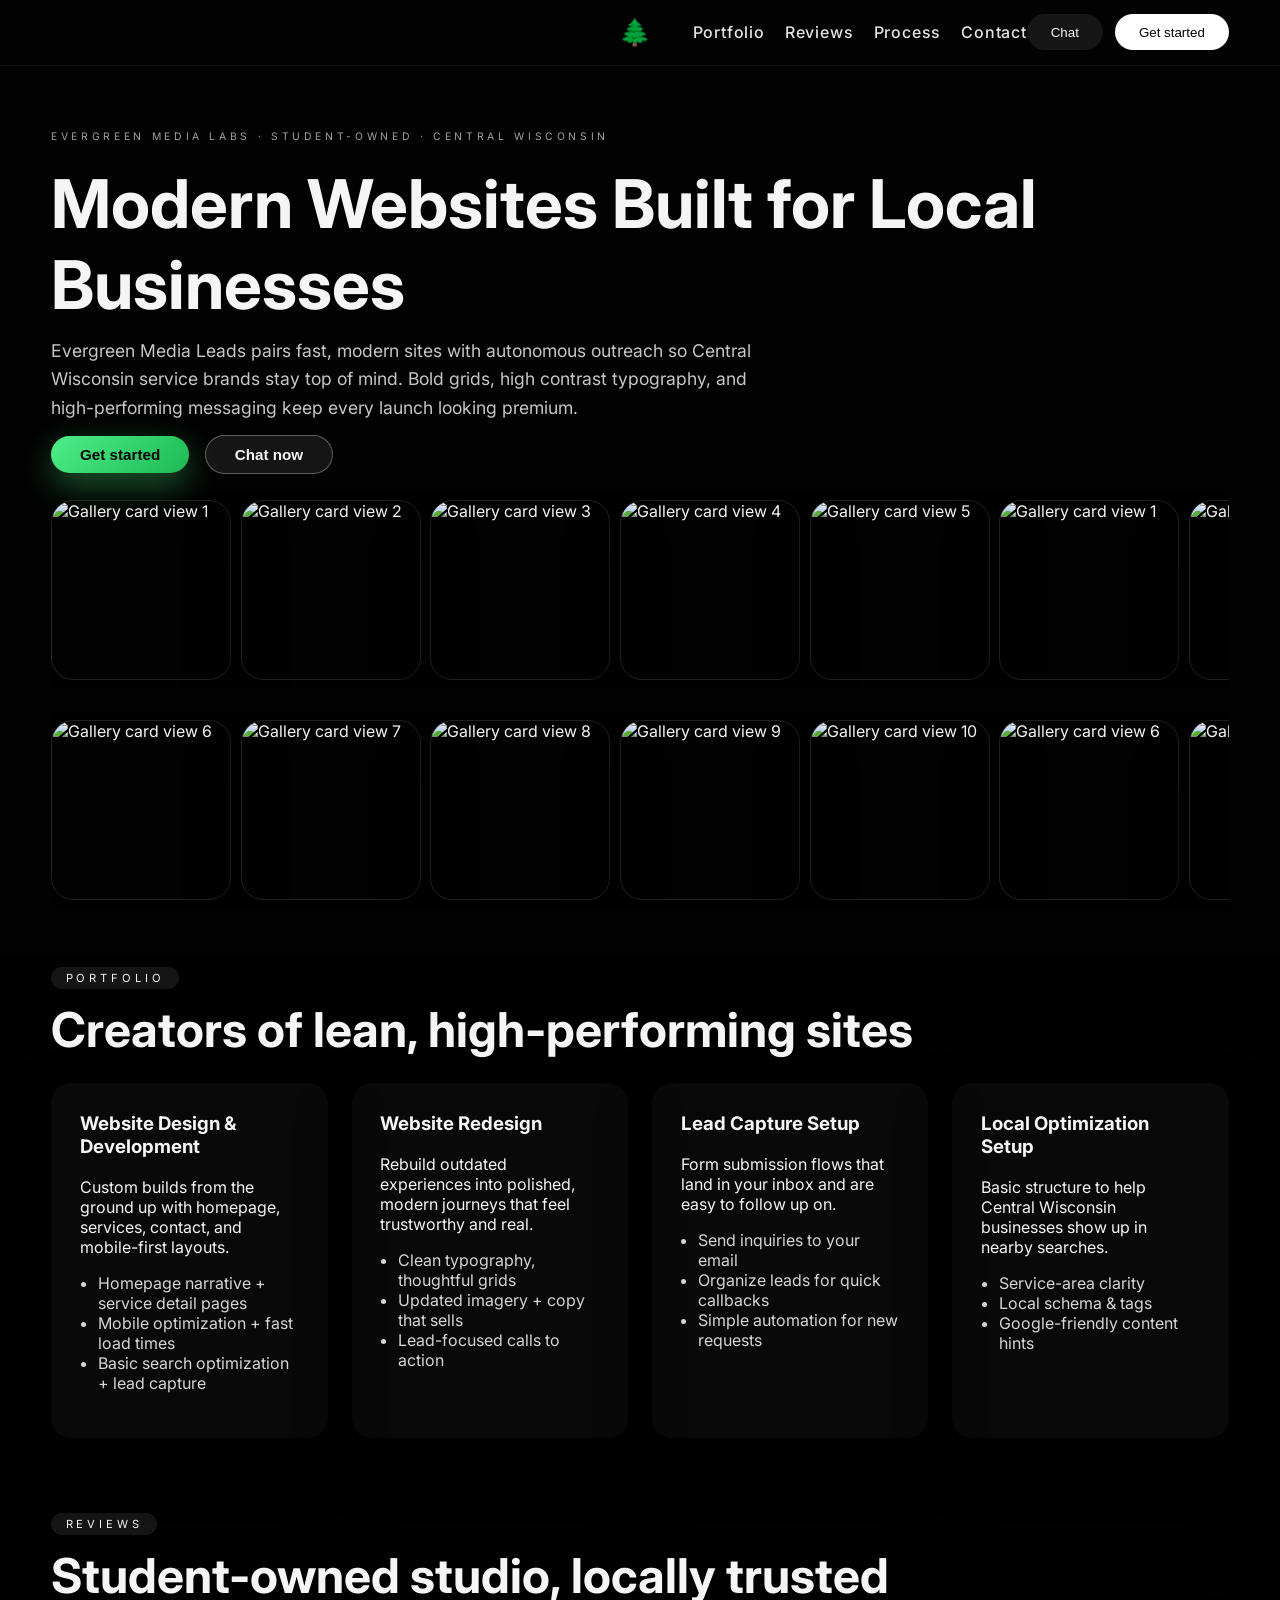
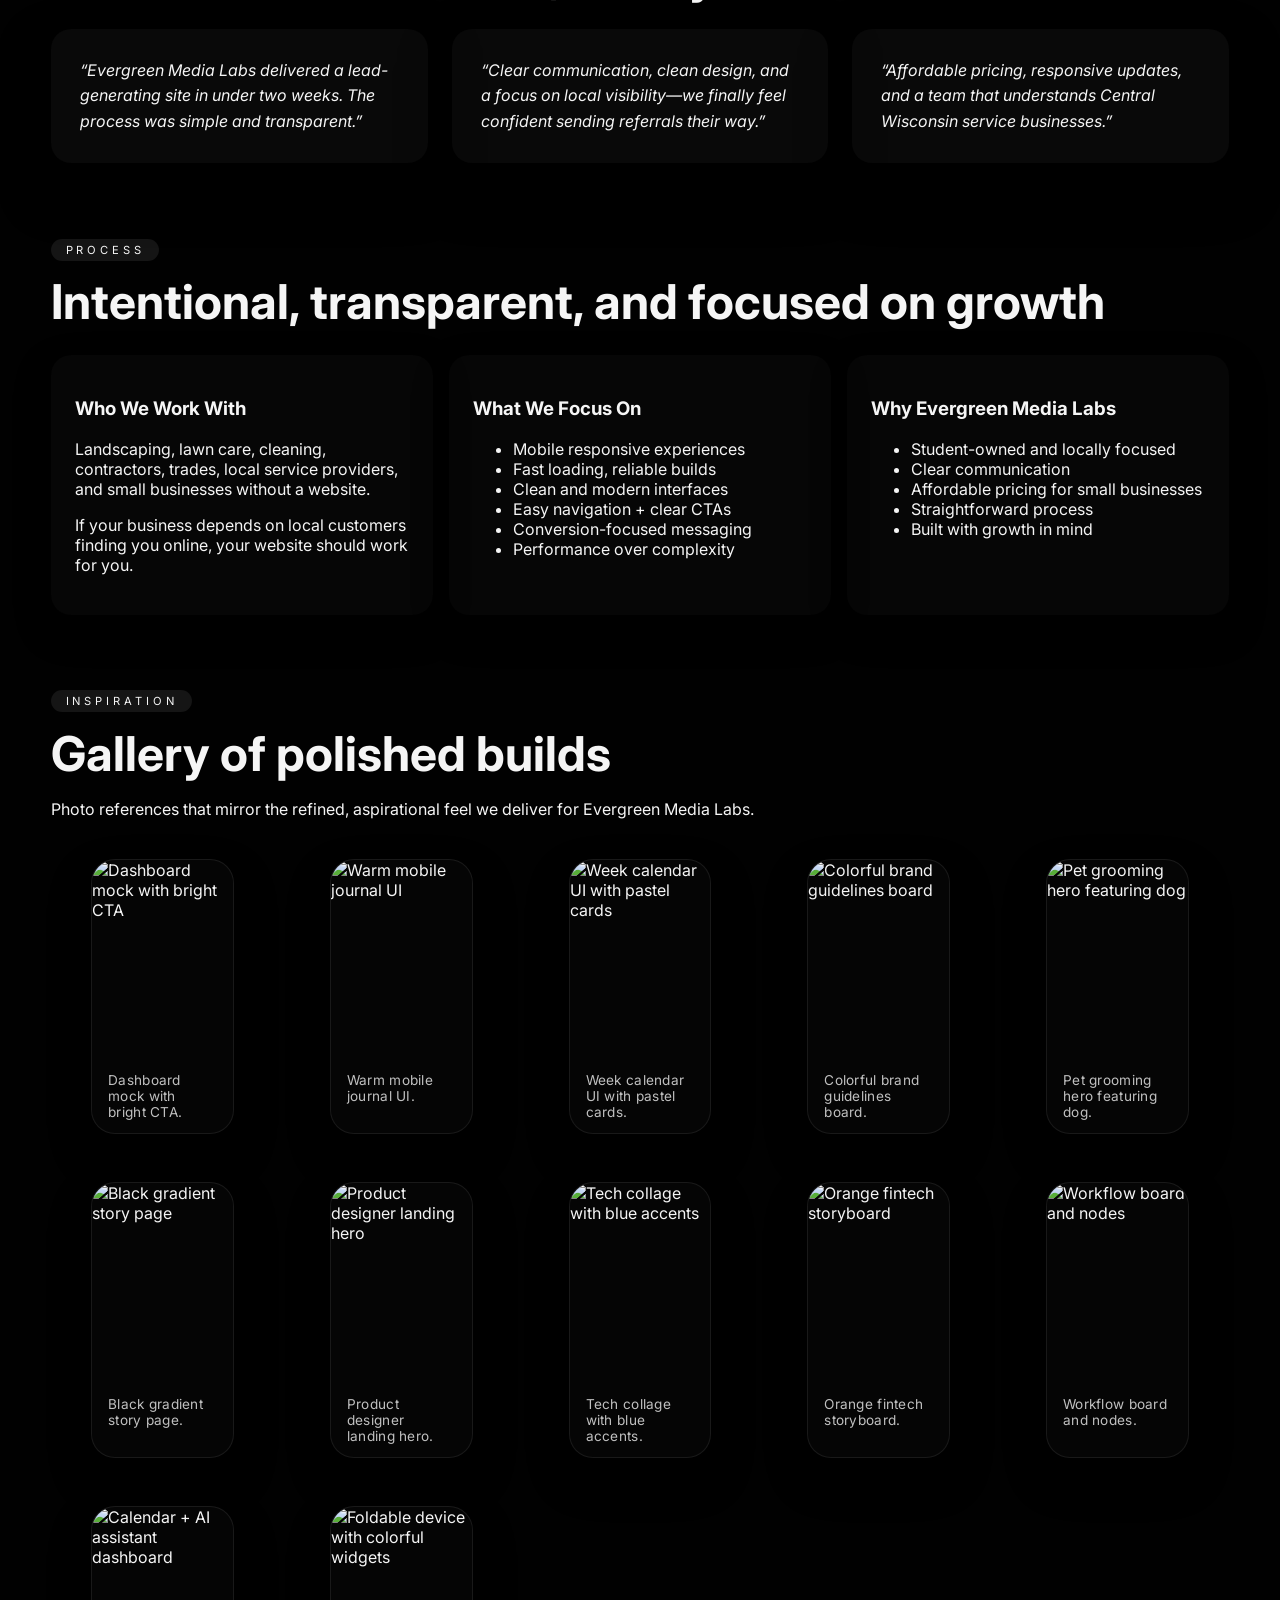
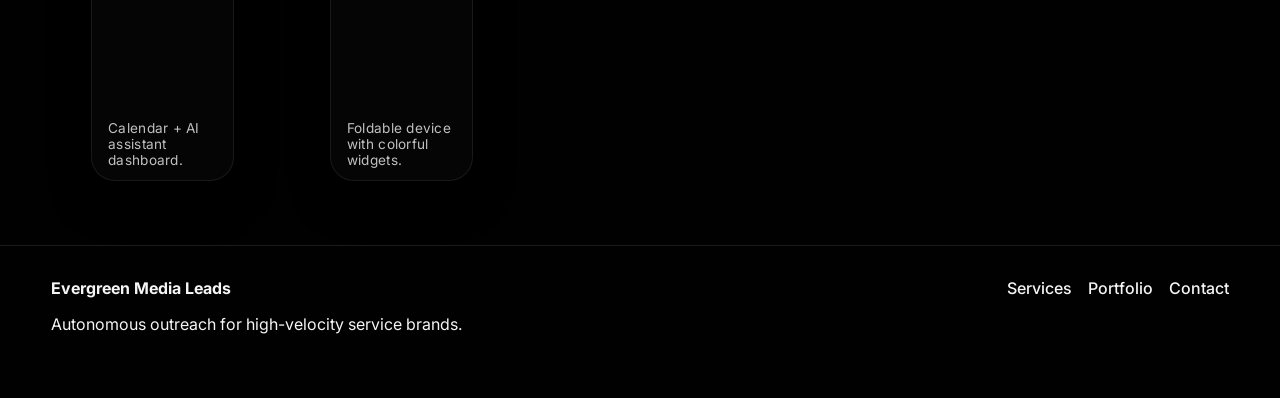
==== index.html @ ed5bd454 "Mobile header + menu updates" ====
<!doctype html>
<html lang="en">
<head>
  <meta charset="utf-8" />
  <title>Evergreen Media Leads</title>
  <meta name="viewport" content="width=device-width, initial-scale=1" />
  <link rel="preconnect" href="https://fonts.googleapis.com" />
  <link rel="preconnect" href="https://fonts.gstatic.com" crossorigin />
  <link
    href="https://fonts.googleapis.com/css2?family=Inter:wght@400;500;600;700&display=swap"
    rel="stylesheet"
  />
  <link rel="stylesheet" href="styles.css" />
</head>
<body>
  <header class="site-header">
    <button class="logo" aria-label="Evergreen Media Labs">🌲</button>
    <nav class="desktop-nav">
      <a href="#gallery" data-scroll="#gallery">Portfolio</a>
      <a href="#reviews" data-scroll="#reviews">Reviews</a>
      <a href="#process" data-scroll="#process">Process</a>
      <a href="#contact" data-contact>Contact</a>
    </nav>
    <div class="header-actions">
      <button class="ghost chat-trigger" id="chatTrigger">Chat</button>
      <button class="primary" data-contact>Get started</button>
    </div>
    <button class="menu-toggle" id="menuToggle" aria-label="Open menu">
      <span></span>
      <span></span>
      <span></span>
    </button>
  </header>
  <div class="mobile-drawer" id="mobileDrawer" aria-hidden="true">
    <nav>
      <a href="#gallery" data-scroll="#gallery">Portfolio</a>
      <a href="#reviews" data-scroll="#reviews">Reviews</a>
      <a href="#process" data-scroll="#process">Process</a>
      <a href="#contact" data-contact>Contact</a>
      <button class="ghost chat-trigger" id="chatTriggerMobile">Chat</button>
      <button class="primary drawer-cta" data-contact>Get started</button>
    </nav>
  </div>

    <section class="hero" id="home">
        <div class="hero-inner">
        <p class="hero-note">Evergreen Media Labs · Student-owned · Central Wisconsin</p>
        <h1>
          <span class="dynamic-text" id="dynamicText">Modern Websites Built for Local Businesses</span>
        </h1>
        <p class="hero-description">
          Evergreen Media Leads pairs fast, modern sites with autonomous outreach so Central Wisconsin
          service brands stay top of mind. Bold grids, high contrast typography, and high-performing
          messaging keep every launch looking premium.
        </p>
          <div class="hero-actions">
            <button class="primary" data-contact>Get started</button>
            <button class="ghost">Chat now</button>
          </div>
      </div>
      <div class="hero-media">
        <div class="gallery-strip" aria-label="Featured sites view">
          <div class="gallery-track">
            <div class="gallery-card">
              <img src="assets/gallery/3.webp" alt="Gallery card view 1" />
            </div>
            <div class="gallery-card">
              <img src="assets/gallery/5.webp" alt="Gallery card view 2" />
            </div>
            <div class="gallery-card">
              <img src="assets/gallery/8.webp" alt="Gallery card view 3" />
            </div>
            <div class="gallery-card">
              <img src="assets/gallery/10.webp" alt="Gallery card view 4" />
            </div>
            <div class="gallery-card">
              <img src="assets/gallery/11.webp" alt="Gallery card view 5" />
            </div>
            <div class="gallery-card">
              <img src="assets/gallery/3.webp" alt="Gallery card view 1" />
            </div>
            <div class="gallery-card">
              <img src="assets/gallery/5.webp" alt="Gallery card view 2" />
            </div>
            <div class="gallery-card">
              <img src="assets/gallery/8.webp" alt="Gallery card view 3" />
            </div>
            <div class="gallery-card">
              <img src="assets/gallery/10.webp" alt="Gallery card view 4" />
            </div>
            <div class="gallery-card">
              <img src="assets/gallery/11.webp" alt="Gallery card view 5" />
            </div>
          </div>
        </div>
      </div>
      <div class="hero-media">
        <div class="gallery-strip gallery-strip--secondary" aria-label="Featured sites view row 2">
          <div class="gallery-track gallery-track--reverse">
            <div class="gallery-card">
              <img src="assets/gallery/1.webp" alt="Gallery card view 6" />
            </div>
            <div class="gallery-card">
              <img src="assets/gallery/4.webp" alt="Gallery card view 7" />
            </div>
            <div class="gallery-card">
              <img src="assets/gallery/6.webp" alt="Gallery card view 8" />
            </div>
            <div class="gallery-card">
              <img src="assets/gallery/7.webp" alt="Gallery card view 9" />
            </div>
            <div class="gallery-card">
              <img src="assets/gallery/12.webp" alt="Gallery card view 10" />
            </div>
            <div class="gallery-card">
              <img src="assets/gallery/1.webp" alt="Gallery card view 6" />
            </div>
            <div class="gallery-card">
              <img src="assets/gallery/4.webp" alt="Gallery card view 7" />
            </div>
            <div class="gallery-card">
              <img src="assets/gallery/6.webp" alt="Gallery card view 8" />
            </div>
            <div class="gallery-card">
              <img src="assets/gallery/7.webp" alt="Gallery card view 9" />
            </div>
            <div class="gallery-card">
              <img src="assets/gallery/12.webp" alt="Gallery card view 10" />
            </div>
          </div>
        </div>
      </div>
    </section>

  <main class="rest-content">

    <section class="content-block" id="portfolio">
      <div class="section-heading">
        <p class="pill">Portfolio</p>
        <h2>Creators of lean, high-performing sites</h2>
      </div>
      <div class="card-grid">
        <article class="service-card">
          <h3>Website Design &amp; Development</h3>
          <p>Custom builds from the ground up with homepage, services, contact, and mobile-first layouts.</p>
          <ul>
            <li>Homepage narrative + service detail pages</li>
            <li>Mobile optimization + fast load times</li>
            <li>Basic search optimization + lead capture</li>
          </ul>
        </article>
        <article class="service-card">
          <h3>Website Redesign</h3>
          <p>Rebuild outdated experiences into polished, modern journeys that feel trustworthy and real.</p>
          <ul>
            <li>Clean typography, thoughtful grids</li>
            <li>Updated imagery + copy that sells</li>
            <li>Lead-focused calls to action</li>
          </ul>
        </article>
        <article class="service-card">
          <h3>Lead Capture Setup</h3>
          <p>Form submission flows that land in your inbox and are easy to follow up on.</p>
          <ul>
            <li>Send inquiries to your email</li>
            <li>Organize leads for quick callbacks</li>
            <li>Simple automation for new requests</li>
          </ul>
        </article>
        <article class="service-card">
          <h3>Local Optimization Setup</h3>
          <p>Basic structure to help Central Wisconsin businesses show up in nearby searches.</p>
          <ul>
            <li>Service-area clarity</li>
            <li>Local schema &amp; tags</li>
            <li>Google-friendly content hints</li>
          </ul>
        </article>
      </div>
    </section>

    <section class="content-block" id="reviews">
      <div class="section-heading">
        <p class="pill">Reviews</p>
        <h2>Student-owned studio, locally trusted</h2>
      </div>
      <div class="review-grid">
        <article>
          <p>“Evergreen Media Labs delivered a lead-generating site in under two weeks. The process was simple and transparent.”</p>
        </article>
        <article>
          <p>“Clear communication, clean design, and a focus on local visibility—we finally feel confident sending referrals their way.”</p>
        </article>
        <article>
          <p>“Affordable pricing, responsive updates, and a team that understands Central Wisconsin service businesses.”</p>
        </article>
      </div>
    </section>

    <section class="content-block" id="process">
      <div class="section-heading">
        <p class="pill">Process</p>
        <h2>Intentional, transparent, and focused on growth</h2>
      </div>
      <div class="process-list">
        <div>
          <h3>Who We Work With</h3>
          <p>Landscaping, lawn care, cleaning, contractors, trades, local service providers, and small businesses without a website.</p>
          <p>If your business depends on local customers finding you online, your website should work for you.</p>
        </div>
        <div>
          <h3>What We Focus On</h3>
          <ul>
            <li>Mobile responsive experiences</li>
            <li>Fast loading, reliable builds</li>
            <li>Clean and modern interfaces</li>
            <li>Easy navigation + clear CTAs</li>
            <li>Conversion-focused messaging</li>
            <li>Performance over complexity</li>
          </ul>
        </div>
        <div>
          <h3>Why Evergreen Media Labs</h3>
          <ul>
            <li>Student-owned and locally focused</li>
            <li>Clear communication</li>
            <li>Affordable pricing for small businesses</li>
            <li>Straightforward process</li>
            <li>Built with growth in mind</li>
          </ul>
        </div>
      </div>
    </section>

    <section class="gallery" id="gallery">
      <div class="section-heading">
        <p class="pill">Inspiration</p>
        <h2>Gallery of polished builds</h2>
        <p>Photo references that mirror the refined, aspirational feel we deliver for Evergreen Media Labs.</p>
      </div>
      <div class="collage-grid">
        <figure class="collage-card collage-card--tall">
          <img src="assets/gallery/1.webp" alt="Dashboard mock with bright CTA" />
          <figcaption>Dashboard mock with bright CTA.</figcaption>
        </figure>
        <figure class="collage-card collage-card--wide">
          <img src="assets/gallery/2.webp" alt="Warm mobile journal UI" />
          <figcaption>Warm mobile journal UI.</figcaption>
        </figure>
        <figure class="collage-card collage-card--medium">
          <img src="assets/gallery/3.webp" alt="Week calendar UI with pastel cards" />
          <figcaption>Week calendar UI with pastel cards.</figcaption>
        </figure>
        <figure class="collage-card collage-card--tall">
          <img src="assets/gallery/4.webp" alt="Colorful brand guidelines board" />
          <figcaption>Colorful brand guidelines board.</figcaption>
        </figure>
        <figure class="collage-card collage-card--wide">
          <img src="assets/gallery/5.webp" alt="Pet grooming hero featuring dog" />
          <figcaption>Pet grooming hero featuring dog.</figcaption>
        </figure>
        <figure class="collage-card collage-card--medium">
          <img src="assets/gallery/6.webp" alt="Black gradient story page" />
          <figcaption>Black gradient story page.</figcaption>
        </figure>
        <figure class="collage-card collage-card--tall">
          <img src="assets/gallery/7.webp" alt="Product designer landing hero" />
          <figcaption>Product designer landing hero.</figcaption>
        </figure>
        <figure class="collage-card collage-card--wide">
          <img src="assets/gallery/8.webp" alt="Tech collage with blue accents" />
          <figcaption>Tech collage with blue accents.</figcaption>
        </figure>
        <figure class="collage-card collage-card--medium">
          <img src="assets/gallery/9.webp" alt="Orange fintech storyboard" />
          <figcaption>Orange fintech storyboard.</figcaption>
        </figure>
        <figure class="collage-card collage-card--tall">
          <img src="assets/gallery/10.webp" alt="Workflow board and nodes" />
          <figcaption>Workflow board and nodes.</figcaption>
        </figure>
        <figure class="collage-card collage-card--wide">
          <img src="assets/gallery/11.webp" alt="Calendar + AI assistant dashboard" />
          <figcaption>Calendar + AI assistant dashboard.</figcaption>
        </figure>
        <figure class="collage-card collage-card--wide">
          <img src="assets/gallery/12.webp" alt="Foldable device with colorful widgets" />
          <figcaption>Foldable device with colorful widgets.</figcaption>
        </figure>
      </div>
    </section>
  </main>

  <div class="contact-modal" id="contactModal" aria-hidden="true">
    <div class="contact-panel">
      <button class="contact-close" id="contactClose" aria-label="Close contact form">×</button>
      <p class="contact-subtitle">Start a project</p>
      <h3>Contact Evergreen Media Labs</h3>
      <p class="contact-description">
        Student-owned, Central Wisconsin builders of modern, lead-generating websites for service businesses.
        Share the details below and we will reach out in the next 24 hours with next steps.
      </p>
      <form id="contactForm">
        <label>
          Name
          <input type="text" name="name" required />
        </label>
        <label>
          Phone Number
          <input type="tel" name="phone" />
        </label>
        <label>
          Email
          <input type="email" name="email" required />
        </label>
        <label>
          Business Name
          <input type="text" name="business" />
        </label>
        <label>
          Additional Information
          <textarea name="notes" rows="3"></textarea>
        </label>
        <button type="submit">Submit</button>
      </form>
      <p class="contact-message" id="contactMessage">We will contact you within the next 24 hours with next steps.</p>
    </div>
  </div>

  <footer id="contact">
    <div>
      <strong>Evergreen Media Leads</strong>
      <p>Autonomous outreach for high-velocity service brands.</p>
    </div>
    <div class="footer-links">
      <a href="#">Services</a>
      <a href="#">Portfolio</a>
      <a href="#">Contact</a>
    </div>
  </footer>

  <div class="chat-widget" id="chatWidget" aria-live="polite">
    <header class="chat-header">
      <div>
        <p class="pill">Evergreen Assistant</p>
        <span>Ask about services, timelines, and process.</span>
      </div>
      <button class="chat-close" id="chatClose" aria-label="Close chat">×</button>
    </header>
    <div class="chat-body" id="chatBody"></div>
    <div class="chat-suggestions" id="chatSuggestions">
      <button type="button" data-question="What types of businesses do you build for?">What types of businesses do you build for?</button>
      <button type="button" data-question="How fast can you launch a site?">How fast can you launch a site?</button>
      <button type="button" data-question="Do you handle SEO and lead capture?">Do you handle SEO and lead capture?</button>
      <button type="button" data-question="How much does it cost?">How much does it cost?</button>
      <button type="button" data-question="How do we get started?">How do we get started?</button>
    </div>
    <form class="chat-form" id="chatForm">
      <input
        type="text"
        id="chatInput"
        placeholder="Ask Evergreen Media Labs a question"
        autocomplete="off"
        aria-label="Ask Evergreen Media Labs a question"
      />
      <button type="submit">Send</button>
    </form>
  </div>

  <script src="scripts.js"></script>
</body>
</html>
---- styles.css ----
:root {
  color-scheme: light dark;
  font-family: 'Inter', system-ui, -apple-system, sans-serif;
  background: #030303;
  color: #f5f5f5;
}

* {
  box-sizing: border-box;
}

body {
  margin: 0;
  min-height: 100vh;
  background: #010101;
}

.site-header {
  position: sticky;
  top: 0;
  z-index: 50;
  display: flex;
  align-items: center;
  justify-content: space-between;
  padding: 0.9rem 4vw;
  background: rgba(3, 3, 3, 0.95);
  backdrop-filter: blur(24px);
  border-bottom: 1px solid rgba(255, 255, 255, 0.08);
}

.logo {
  border: none;
  background: transparent;
  font-weight: 700;
  font-size: 1.6rem;
  letter-spacing: 0.4em;
  color: #f5f5f5;
  cursor: pointer;
  position: absolute;
  left: 50%;
  transform: translateX(-50%);
  padding: 0;
}

.desktop-nav {
  display: flex;
  gap: 1.25rem;
  margin-left: auto;
}

.desktop-nav a {
  color: #e4e4e4;
  text-decoration: none;
  font-weight: 500;
  letter-spacing: 0.05em;
}

.header-actions {
  display: flex;
  gap: 0.75rem;
}

.header-actions .ghost {
  background: rgba(255, 255, 255, 0.08);
  border: none;
  border-radius: 999px;
  padding: 0.65rem 1.5rem;
  color: #f5f5f5;
  cursor: pointer;
}

.header-actions .primary {
  background: #ffffff;
  color: #030303;
  border: none;
  border-radius: 999px;
  padding: 0.65rem 1.5rem;
  cursor: pointer;
}

.menu-toggle {
  display: none;
  border: none;
  background: none;
  flex-direction: column;
  gap: 0.3rem;
  padding: 0;
  cursor: pointer;
}

.menu-toggle span {
  width: 24px;
  height: 2px;
  background: #fff;
  border-radius: 2px;
  transition: transform 0.3s ease, opacity 0.3s ease;
}

.menu-toggle.open span:nth-child(1) {
  transform: translateY(6px) rotate(45deg);
}

.menu-toggle.open span:nth-child(2) {
  opacity: 0;
}

.menu-toggle.open span:nth-child(3) {
  transform: translateY(-6px) rotate(-45deg);
}

.mobile-drawer {
  position: fixed;
  inset: 0;
  background: rgba(3, 3, 3, 0.96);
  backdrop-filter: blur(10px);
  display: none;
  justify-content: center;
  align-items: flex-start;
  padding-top: 5rem;
  z-index: 45;
}

.mobile-drawer nav {
  display: flex;
  flex-direction: column;
  align-items: center;
  gap: 1.25rem;
}

.mobile-drawer nav a {
  color: #fff;
  font-size: 1.3rem;
  text-decoration: none;
  font-weight: 600;
}

.drawer-cta {
  width: 70%;
  text-align: center;
}

.hero {
  padding: 3.4rem 4vw 3rem;
  background: #020202;
  display: flex;
  flex-direction: column;
  gap: 1.1rem;
  margin: 0;
  border-radius: 0;
}

.hero-note {
  text-transform: uppercase;
  letter-spacing: 0.35em;
  font-size: 0.65rem;
  color: #9fa1a6;
  margin-bottom: 0.4rem;
}

.hero h1 {
  font-size: clamp(3rem, 7vw, 4.2rem);
  margin: 0;
}

.dynamic-text {
  display: inline-block;
  transition: opacity 1s ease, transform 1s ease;
}

.fade-out {
  opacity: 0;
  transform: translateY(-6px);
}

.hero-inner {
  display: flex;
  flex-direction: column;
  gap: 0.8rem;
}

.hero-description {
  color: #c7c7c7;
  font-size: 1.1rem;
  max-width: 700px;
  line-height: 1.6;
  margin: 0;
}

.hero-actions {
  display: flex;
  flex-wrap: wrap;
  align-items: center;
  gap: 1rem;
}

.hero-actions button {
  border: none;
  border-radius: 999px;
  padding: 0.65rem 1.8rem;
  font-size: 0.95rem;
  font-weight: 600;
  cursor: pointer;
  transition: transform 0.2s ease, box-shadow 0.2s ease;
}

.hero-actions .primary {
  background: linear-gradient(135deg, #4def8a, #1db954);
  color: #030303;
  box-shadow: 0 12px 35px rgba(77, 255, 138, 0.35);
}

.hero-actions .ghost {
  background: rgba(255, 255, 255, 0.08);
  color: #f5f5f5;
  border: 1px solid rgba(255, 255, 255, 0.3);
}

.hero-actions button:hover {
  transform: translateY(-1px);
  box-shadow: 0 16px 40px rgba(0, 0, 0, 0.35);
}

.hero-media {
  display: flex;
  flex-direction: column;
  gap: 0.6rem;
}

.gallery-strip {
  width: 100%;
  overflow: hidden;
  padding: 0.5rem 0;
}

.gallery-track {
  display: flex;
  gap: 0.6rem;
  animation: drift-left 35s linear infinite;
}

.gallery-strip--secondary {
  margin-top: 0.4rem;
}

.gallery-track--reverse {
  animation-direction: reverse;
}

.gallery-card {
  flex: 0 0 180px;
  height: 180px;
  border-radius: 22px;
  overflow: hidden;
  border: 1px solid rgba(255, 255, 255, 0.12);
  box-shadow: 0 25px 50px rgba(0, 0, 0, 0.5);
}

.gallery-card img {
  width: 100%;
  height: 100%;
  object-fit: cover;
  display: block;
}

.gallery-strip:hover .gallery-track,
.gallery-strip:focus-within .gallery-track {
  animation-play-state: paused;
}

@keyframes drift-left {
  0% {
    transform: translateX(0);
  }
  100% {
    transform: translateX(-50%);
  }
}

.rest-content {
  margin: 0;
}

.content-block {
  margin-bottom: 4rem;
  padding: 0 4vw;
}

.section-heading {
  margin-bottom: 1.5rem;
}

.section-heading h2 {
  font-size: clamp(2.2rem, 5vw, 3rem);
  margin: 0;
}

.card-grid {
  display: grid;
  grid-template-columns: repeat(auto-fit, minmax(220px, 1fr));
  gap: 1.5rem;
}

.service-card,
.review-grid article {
  background: rgba(255, 255, 255, 0.03);
  border-radius: 20px;
  padding: 1.8rem;
  box-shadow: 0 25px 50px rgba(0, 0, 0, 0.55);
}

.service-card h3 {
  margin-top: 0;
}

.service-card ul {
  padding-left: 1.1rem;
  color: #d6d6d6;
}

.review-grid {
  display: grid;
  grid-template-columns: repeat(auto-fit, minmax(220px, 1fr));
  gap: 1.5rem;
}

.review-grid article p {
  margin: 0;
  font-style: italic;
  line-height: 1.6;
}

.process-list {
  display: grid;
  grid-template-columns: repeat(auto-fit, minmax(220px, 1fr));
  gap: 1rem;
}

.process-list div {
  background: rgba(255, 255, 255, 0.02);
  padding: 1.5rem;
  border-radius: 20px;
  box-shadow: 0 15px 35px rgba(0, 0, 0, 0.45);
}

.gallery {
  padding: 0 4vw 3rem;
}

.collage-grid {
  display: grid;
  grid-template-columns: repeat(auto-fit, minmax(200px, 1fr));
  gap: 1rem;
}

.collage-card {
  background: rgba(255, 255, 255, 0.02);
  border-radius: 24px;
  overflow: hidden;
  box-shadow: 0 20px 40px rgba(0, 0, 0, 0.45);
  border: 1px solid rgba(255, 255, 255, 0.08);
}

.collage-card img {
  width: 100%;
  height: 200px;
  object-fit: cover;
  display: block;
}

.collage-card figcaption {
  padding: 0.8rem 1rem;
  font-size: 0.85rem;
  color: #c0c0c0;
  letter-spacing: 0.02em;
}

.contact-modal {
  position: fixed;
  inset: 0;
  background: rgba(0, 0, 0, 0.75);
  display: flex;
  align-items: center;
  justify-content: center;
  opacity: 0;
  pointer-events: none;
  transition: opacity 0.3s ease;
  z-index: 50;
}

.contact-modal.open {
  opacity: 1;
  pointer-events: auto;
}

.contact-panel {
  background: #050505;
  border-radius: 24px;
  padding: 2rem;
  width: min(480px, 90vw);
  box-shadow: 0 25px 60px rgba(0, 0, 0, 0.7);
  color: #f5f5f5;
  display: flex;
  flex-direction: column;
  gap: 0.75rem;
  position: relative;
}

.contact-subtitle {
  text-transform: uppercase;
  letter-spacing: 0.35em;
  font-size: 0.65rem;
  margin: 0;
  color: #7de989;
}

.contact-panel h3 {
  margin: 0;
  font-size: 1.5rem;
}

.contact-description {
  margin: 0;
  color: #c7c7c7;
  line-height: 1.5;
}

.contact-panel form {
  display: flex;
  flex-direction: column;
  gap: 0.85rem;
}

.contact-panel label {
  display: flex;
  flex-direction: column;
  gap: 0.35rem;
  font-size: 0.9rem;
}

.contact-panel input,
.contact-panel textarea {
  border-radius: 10px;
  border: 1px solid rgba(255, 255, 255, 0.2);
  background: rgba(255, 255, 255, 0.03);
  color: #fff;
  padding: 0.8rem;
  font-size: 0.95rem;
}

.contact-panel textarea {
  min-height: 120px;
}

.contact-panel button {
  border: none;
  border-radius: 30px;
  padding: 0.75rem 1.6rem;
  font-weight: 600;
  background: linear-gradient(135deg, #4def8a, #1db954);
  color: #020202;
  cursor: pointer;
  box-shadow: 0 12px 35px rgba(77, 255, 138, 0.3);
}

.contact-message {
  font-size: 0.85rem;
  color: #d0d0d0;
  margin: 0.4rem 0 0;
  opacity: 0;
  transition: opacity 0.25s ease;
}

.contact-message.visible {
  opacity: 1;
}

.contact-close {
  position: absolute;
  top: 1rem;
  right: 1rem;
  background: none;
  border: none;
  color: #fff;
  font-size: 1.4rem;
  cursor: pointer;
}

.pill {
  display: inline-flex;
  padding: 0.25rem 0.9rem;
  border-radius: 999px;
  background: rgba(255, 255, 255, 0.08);
  letter-spacing: 0.35em;
  font-size: 0.75rem;
}

footer {
  padding: 2rem 4vw 3rem;
  border-top: 1px solid rgba(255, 255, 255, 0.1);
  display: flex;
  justify-content: space-between;
  flex-wrap: wrap;
  gap: 1rem;
}

.footer-links {
  display: flex;
  gap: 1rem;
}

.footer-links a {
  color: #f5f5f5;
  text-decoration: none;
  font-weight: 500;
}

.chat-widget {
  position: fixed;
  bottom: 1.5rem;
  right: 1.5rem;
  width: min(320px, 90vw);
  background: rgba(5, 5, 5, 0.9);
  border: 1px solid rgba(255, 255, 255, 0.2);
  border-radius: 28px;
  box-shadow: 0 25px 60px rgba(0, 0, 0, 0.5);
  display: flex;
  flex-direction: column;
  overflow: hidden;
  transform: translateY(200%);
  opacity: 0;
  transition: transform 0.3s ease, opacity 0.3s ease;
  z-index: 20;
}

.chat-widget.open {
  transform: translateY(0);
  opacity: 1;
}

.chat-header {
  display: flex;
  justify-content: space-between;
  align-items: center;
  padding: 1rem 1.25rem;
  border-bottom: 1px solid rgba(255, 255, 255, 0.15);
}

.chat-body {
  padding: 1rem;
  display: flex;
  flex-direction: column;
  gap: 0.75rem;
  max-height: 280px;
  overflow-y: auto;
}

.chat-form {
  display: flex;
  gap: 0.5rem;
  padding: 0.75rem 1rem 1rem;
  border-top: 1px solid rgba(255, 255, 255, 0.15);
}

.chat-form input {
  flex: 1;
  border-radius: 999px;
  border: 1px solid rgba(255, 255, 255, 0.2);
  background: transparent;
  color: #fff;
  padding: 0.6rem 1rem;
}

.chat-form button {
  border: none;
  border-radius: 999px;
  padding: 0.6rem 1.2rem;
  background: #4def8a;
  color: #030303;
  font-weight: 600;
  cursor: pointer;
}

.chat-suggestions {
  display: grid;
  grid-template-columns: repeat(auto-fit, minmax(130px, 1fr));
  gap: 0.5rem;
  padding: 0 1rem 0.8rem;
}

.chat-suggestions button {
  border: none;
  border-radius: 999px;
  padding: 0.4rem 0.8rem;
  background: rgba(255, 255, 255, 0.08);
  color: #f5f5f5;
  font-size: 0.75rem;
  cursor: pointer;
}

.chat-message {
  padding: 0.8rem 1rem;
  border-radius: 18px;
  font-size: 0.9rem;
  line-height: 1.4;
}

.chat-message.user {
  align-self: flex-end;
  background: #1c1c1c;
  border: 1px solid rgba(255, 255, 255, 0.2);
}

.chat-message.bot {
  align-self: flex-start;
  background: rgba(77, 255, 174, 0.12);
  border: 1px solid rgba(77, 255, 174, 0.4);
}

.chat-close {
  background: none;
  border: none;
  color: #f5f5f5;
  font-size: 1.4rem;
  cursor: pointer;
}

.pill {
  display: inline-flex;
  padding: 0.25rem 0.9rem;
  border-radius: 999px;
  background: rgba(255, 255, 255, 0.08);
  text-transform: uppercase;
  letter-spacing: 0.35em;
  font-size: 0.7rem;
}

@media (max-width: 720px) {
  .site-header {
    flex-direction: column;
    gap: 0.75rem;
  }

  nav {
    flex-wrap: wrap;
    justify-content: center;
  }

  .hero {
    padding: 4rem 2rem;
  }

  .gallery-card {
    min-width: 140px;
    height: 140px;
  }
}

@media (max-width: 520px) {
  .hero h1 {
    font-size: clamp(2.4rem, 11vw, 3.5rem);
  }

  .hero-actions {
    flex-direction: column;
  }

  .gallery-card {
    min-width: 120px;
    height: 120px;
  }
}

@media (max-width: 1024px) {
  .desktop-nav,
  .header-actions {
    display: none;
  }

  .menu-toggle {
    display: flex;
  }

  .site-header {
    gap: 0.5rem;
  }
}
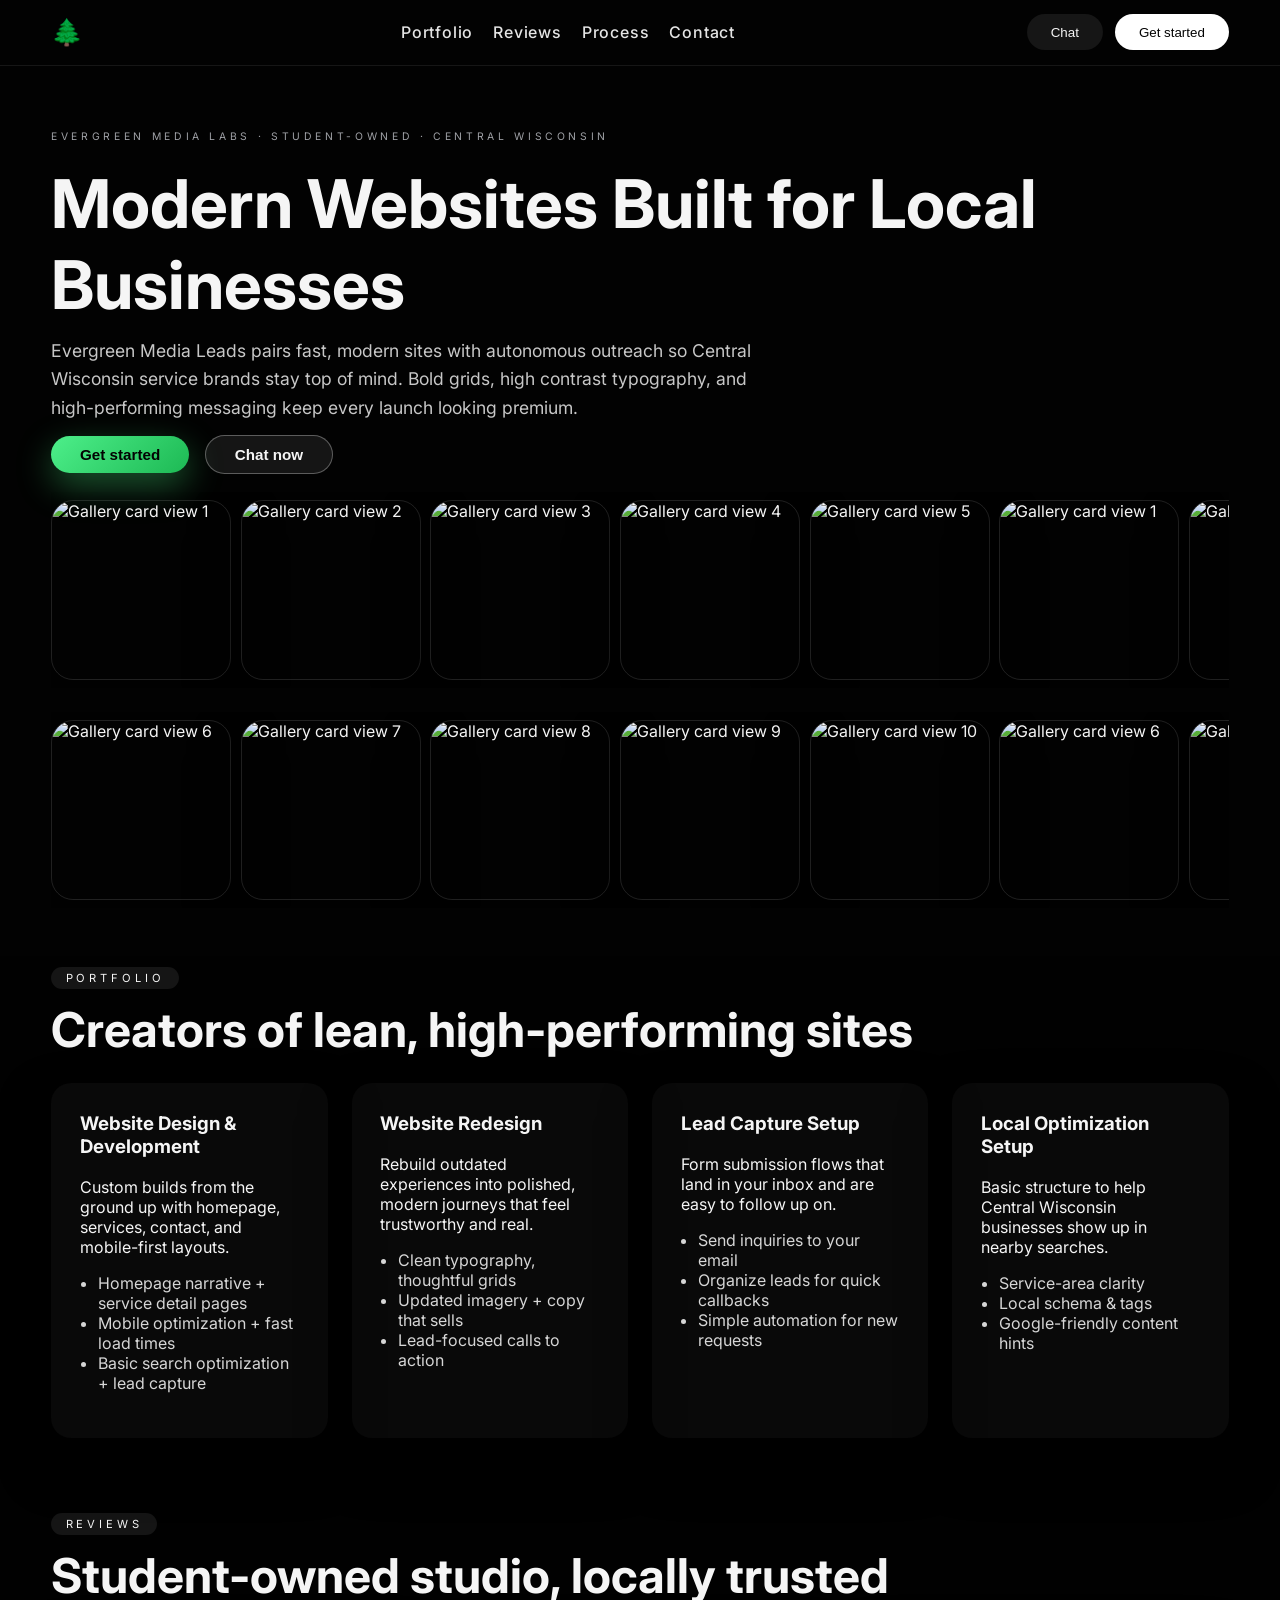
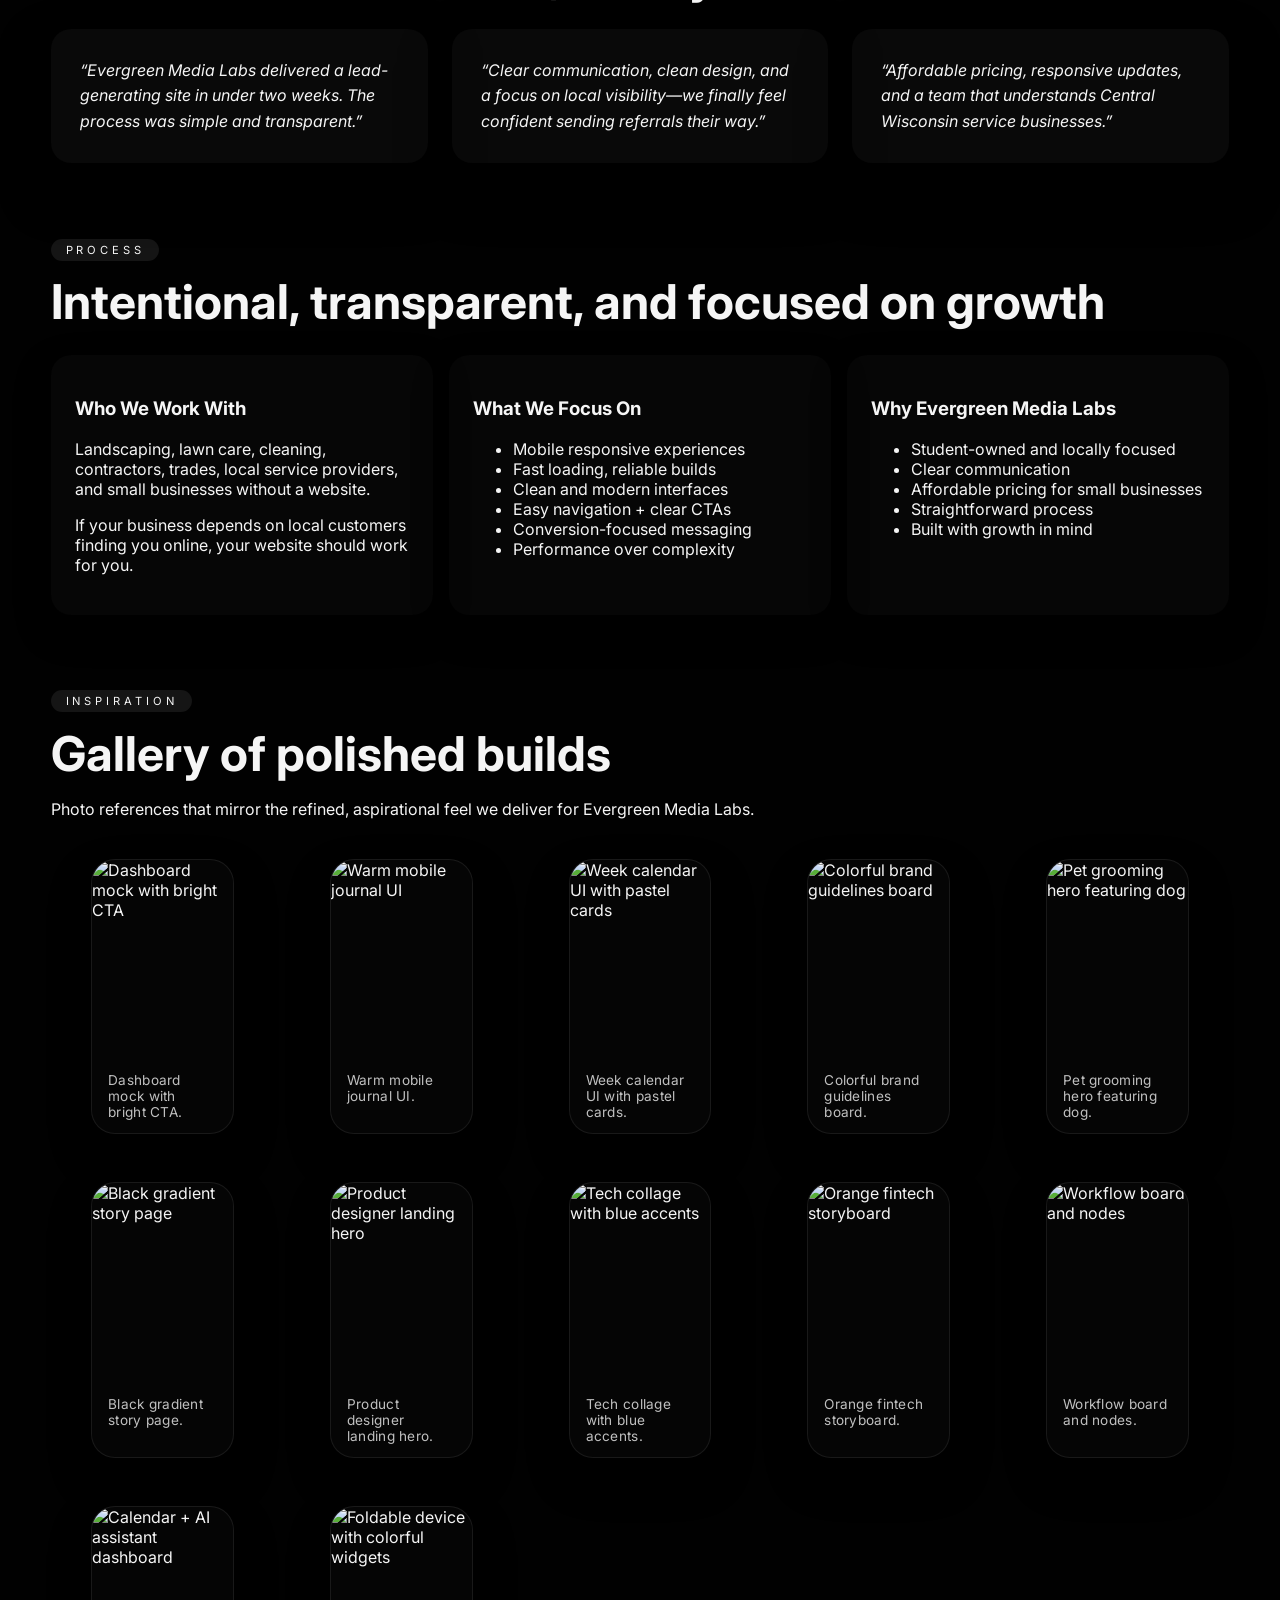
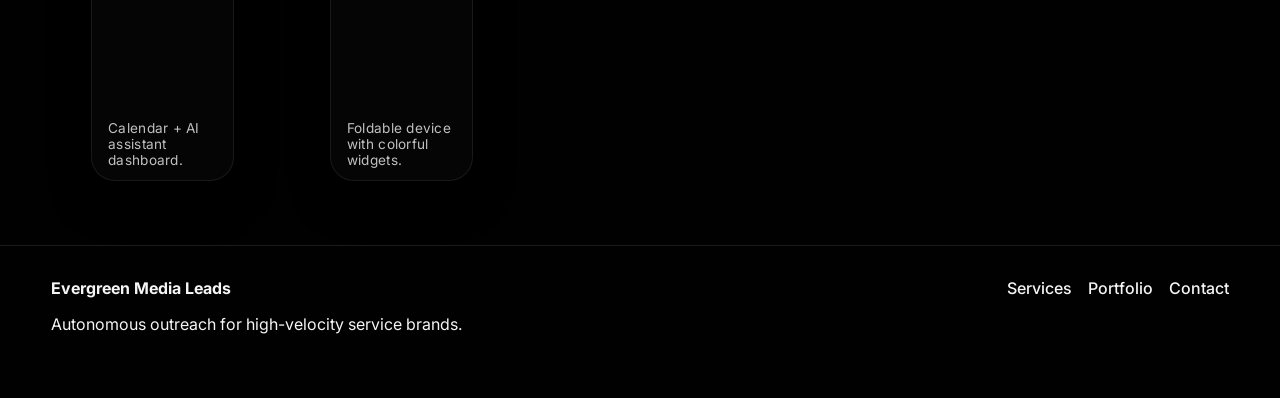
==== commit 0e577ff8: "Add tree favicon" ====
--- a/index.html
+++ b/index.html
@@ -10,6 +10,7 @@
     href="https://fonts.googleapis.com/css2?family=Inter:wght@400;500;600;700&display=swap"
     rel="stylesheet"
   />
+  <link rel="icon" href="data:image/svg+xml,<svg xmlns=%22http://www.w3.org/2000/svg%22 viewBox=%220 0 40 40%22><text y=%2230%22 font-size=%2234%22>🌲</text></svg>" />
   <link rel="stylesheet" href="styles.css" />
 </head>
 <body>
--- a/styles.css
+++ b/styles.css
@@ -26,6 +26,7 @@
   background: rgba(3, 3, 3, 0.95);
   backdrop-filter: blur(24px);
   border-bottom: 1px solid rgba(255, 255, 255, 0.08);
+  gap: 1rem;
 }
 
 .logo {
@@ -36,16 +37,13 @@
   letter-spacing: 0.4em;
   color: #f5f5f5;
   cursor: pointer;
-  position: absolute;
-  left: 50%;
-  transform: translateX(-50%);
   padding: 0;
 }
 
 .desktop-nav {
-  display: flex;
+  display: none;
   gap: 1.25rem;
-  margin-left: auto;
+  margin-left: 1rem;
 }
 
 .desktop-nav a {
@@ -56,7 +54,7 @@
 }
 
 .header-actions {
-  display: flex;
+  display: none;
   gap: 0.75rem;
 }
 
@@ -671,16 +669,33 @@
 }
 
 @media (max-width: 1024px) {
+  .menu-toggle {
+    display: flex;
+  }
+}
+
+@media (min-width: 1025px) {
+  .desktop-nav {
+    display: flex;
+  }
+
+  .header-actions {
+    display: flex;
+  }
+
+  .menu-toggle {
+    display: none;
+  }
+}
+
+@media (max-width: 1024px) {
+  .menu-toggle {
+    display: flex;
+    margin-left: auto;
+  }
+
   .desktop-nav,
   .header-actions {
     display: none;
   }
-
-  .menu-toggle {
-    display: flex;
-  }
-
-  .site-header {
-    gap: 0.5rem;
-  }
-}
+}
